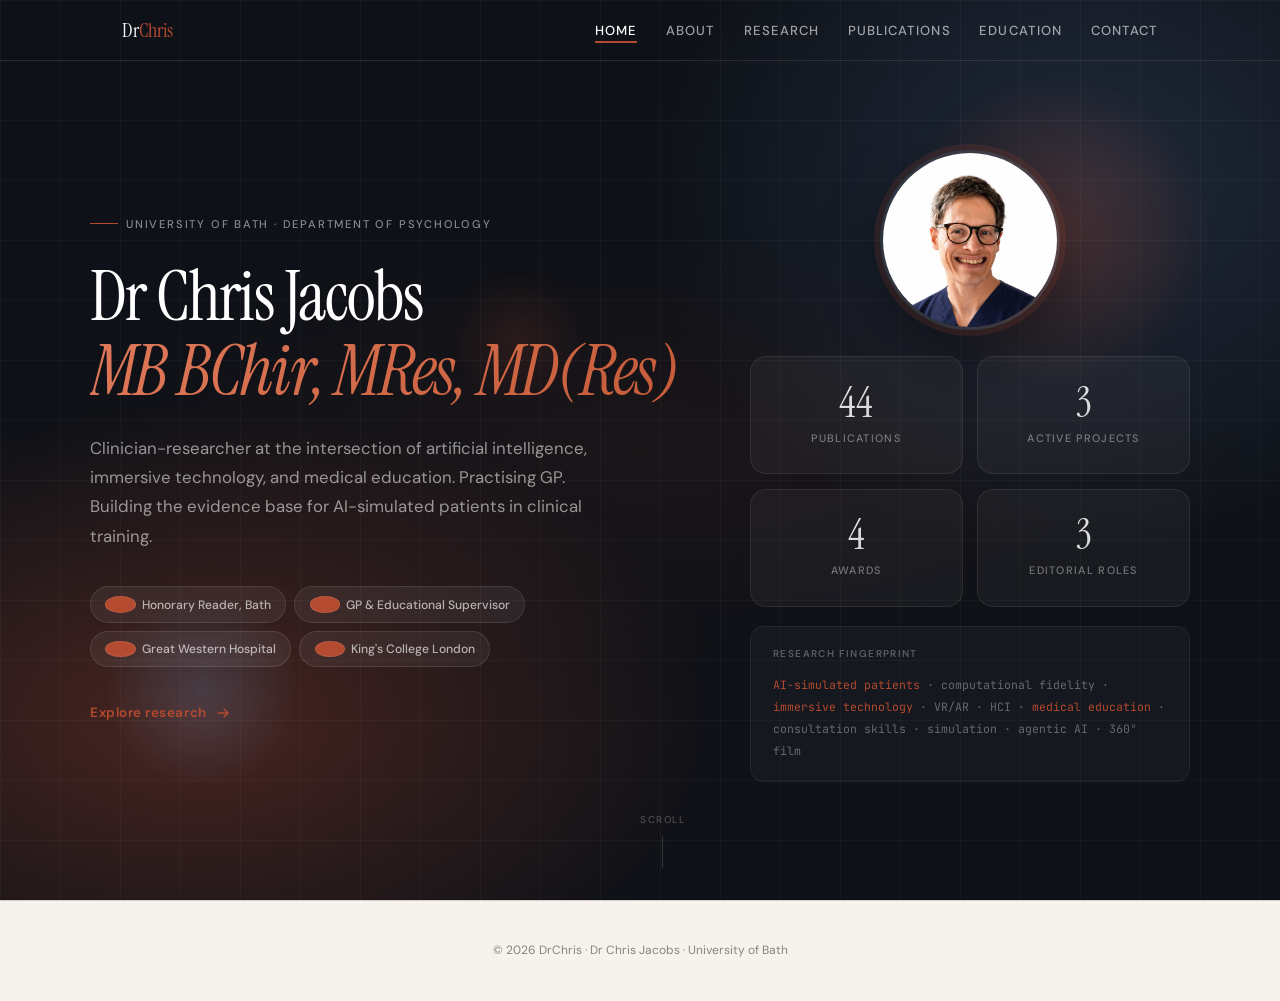
==== index.html @ 88f247f2 "Add files via upload" ====
<!DOCTYPE html>
<html lang="en">
<head>
<meta charset="UTF-8">
<meta name="viewport" content="width=device-width, initial-scale=1.0">
<title>DrChris — Dr Chris Jacobs</title>
<link rel="stylesheet" href="styles.css">
</head>
<body>

<nav id="navbar" class="nav-dark">
  <div class="nav-inner">
    <a href="index.html" class="nav-name">Dr<span>Chris</span></a>
    <ul class="nav-links">
      <li><a href="index.html" class="active">Home</a></li>
      <li><a href="about.html">About</a></li>
      <li><a href="research.html">Research</a></li>
      <li><a href="publications.html">Publications</a></li>
      <li><a href="education.html">Education</a></li>
      <li><a href="contact.html">Contact</a></li>
    </ul>
  </div>
</nav>

<header class="hero">
  <div class="hero-orb hero-orb-1"></div>
  <div class="hero-orb hero-orb-2"></div>
  <div class="hero-orb hero-orb-3"></div>

  <div class="hero-content">
    <div class="hero-text">
      <div class="hero-label">University of Bath · Department of Psychology</div>
      <h1>Dr Chris Jacobs<br><em>MB&nbsp;BChir, MRes, MD(Res)</em></h1>
      <p class="hero-bio">Clinician-researcher at the intersection of artificial intelligence, immersive technology, and medical education. Practising GP. Building the evidence base for AI-simulated patients in clinical training.</p>
      <div class="hero-tags">
        <span><span class="tag-dot"></span> Honorary Reader, Bath</span>
        <span><span class="tag-dot"></span> GP &amp; Educational Supervisor</span>
        <span><span class="tag-dot"></span> Great Western Hospital</span>
        <span><span class="tag-dot"></span> King's College London</span>
      </div>
      <a href="research.html" class="hero-cta">Explore research <svg width="16" height="16" viewBox="0 0 16 16" fill="none"><path d="M3 8h10M9 4l4 4-4 4" stroke="currentColor" stroke-width="1.5" stroke-linecap="round" stroke-linejoin="round"/></svg></a>
    </div>
    <div class="hero-right">
      <div class="hero-portrait">
        <img src="[data-uri]" alt="Dr Chris Jacobs">
      </div>
      <div class="hero-stats">
        <div class="hero-stat"><div class="num">44</div><div class="lbl">Publications</div></div>
        <div class="hero-stat"><div class="num">3</div><div class="lbl">Active Projects</div></div>
        <div class="hero-stat"><div class="num">4</div><div class="lbl">Awards</div></div>
        <div class="hero-stat"><div class="num">3</div><div class="lbl">Editorial Roles</div></div>
      </div>
      <div class="hero-keywords">
        <h4>Research Fingerprint</h4>
        <p><span>AI-simulated patients</span> · computational fidelity · <span>immersive technology</span> · VR/AR · HCI · <span>medical education</span> · consultation skills · simulation · agentic AI · 360° film</p>
      </div>
    </div>
  </div>

  <div class="scroll-hint">
    <span>Scroll</span>
    <div class="scroll-line"></div>
  </div>
</header>

<footer>
  <p>&copy; 2026 DrChris · Dr Chris Jacobs · University of Bath</p>
</footer>

<script>
const nav = document.getElementById('navbar');
window.addEventListener('scroll', () => {
  nav.classList.toggle('scrolled', window.scrollY > 40);
});
</script>
</body>
</html>
---- styles.css ----
@import url('https://fonts.googleapis.com/css2?family=Instrument+Serif:ital@0;1&family=DM+Sans:ital,wght@0,300;0,400;0,500;0,600;1,400&family=JetBrains+Mono:wght@400&display=swap');

:root {
  --ink: #1a1a1a;
  --paper: #f6f3ee;
  --accent: #b44a2f;
  --accent-light: #e8d5cd;
  --muted: #8a8278;
  --rule: #d4cec4;
  --card-bg: #fffdf9;
  --section-alt: #efeae2;
}

*, *::before, *::after { margin: 0; padding: 0; box-sizing: border-box; }
html { scroll-behavior: smooth; }

body {
  font-family: 'DM Sans', sans-serif;
  background: var(--paper);
  color: var(--ink);
  line-height: 1.65;
  font-weight: 400;
  -webkit-font-smoothing: antialiased;
}

::selection { background: var(--accent); color: #fff; }

/* ===== NAV ===== */
nav {
  position: fixed; top: 0; left: 0; right: 0; z-index: 100;
  transition: background 0.4s, box-shadow 0.3s, border-color 0.4s;
}

nav.nav-dark {
  background: transparent;
  border-bottom: 1px solid rgba(255,255,255,0.08);
}
nav.nav-dark.scrolled {
  background: rgba(246, 243, 238, 0.92);
  backdrop-filter: blur(16px); -webkit-backdrop-filter: blur(16px);
  box-shadow: 0 2px 24px rgba(0,0,0,0.06);
  border-color: var(--rule);
}
nav.nav-dark .nav-name { color: rgba(255,255,255,0.95); }
nav.nav-dark .nav-links a { color: rgba(255,255,255,0.6); }
nav.nav-dark .nav-links a:hover { color: #fff; }
nav.nav-dark .nav-links a.active { color: #fff; border-bottom-color: var(--accent); }
nav.nav-dark.scrolled .nav-name,
nav.nav-dark.scrolled .nav-links a { color: var(--ink); }
nav.nav-dark.scrolled .nav-links a:hover,
nav.nav-dark.scrolled .nav-links a.active { color: var(--accent); }

nav.nav-light {
  background: rgba(246, 243, 238, 0.92);
  backdrop-filter: blur(16px); -webkit-backdrop-filter: blur(16px);
  box-shadow: 0 2px 24px rgba(0,0,0,0.06);
  border-bottom: 1px solid var(--rule);
}
nav.nav-light .nav-name { color: var(--ink); }
nav.nav-light .nav-links a { color: var(--muted); }
nav.nav-light .nav-links a:hover,
nav.nav-light .nav-links a.active { color: var(--accent); }

nav .nav-inner {
  max-width: 1100px; margin: 0 auto; padding: 0.85rem 2rem;
  display: flex; align-items: center; justify-content: space-between;
}

nav .nav-name {
  font-family: 'Instrument Serif', serif; font-size: 1.25rem;
  text-decoration: none; transition: color 0.4s;
  letter-spacing: -0.01em;
}
nav .nav-name span {
  color: var(--accent);
}

nav .nav-links { display: flex; gap: 1.8rem; list-style: none; }
nav .nav-links a {
  text-decoration: none; font-size: 0.82rem;
  font-weight: 500; text-transform: uppercase; letter-spacing: 0.08em;
  transition: color 0.3s;
  padding-bottom: 2px;
  border-bottom: 2px solid transparent;
}

/* Mobile hamburger */
.nav-toggle { display: none; background: none; border: none; cursor: pointer; padding: 0.5rem; }
.nav-toggle span {
  display: block; width: 22px; height: 2px; margin: 5px 0;
  background: var(--ink); transition: all 0.3s;
}

/* ===== PAGE HEADER (for inner pages) ===== */
.page-header {
  padding: 8rem 2rem 3rem;
  text-align: center;
  border-bottom: 1px solid var(--rule);
}
.page-header .section-number {
  font-family: 'JetBrains Mono', monospace; font-size: 0.7rem;
  color: var(--accent); opacity: 0.7; display: block; margin-bottom: 0.5rem;
}
.page-header h1 {
  font-family: 'Instrument Serif', serif;
  font-size: clamp(2rem, 4vw, 3rem);
  font-weight: 400; letter-spacing: -0.02em;
}
.page-header p {
  margin-top: 0.8rem; color: var(--muted); font-size: 0.95rem; max-width: 500px; margin-inline: auto;
}

/* ===== SECTIONS ===== */
section { padding: 4rem 2rem; }
section.alt { background: var(--section-alt); }
.section-inner { max-width: 1100px; margin: 0 auto; }

.section-header {
  display: flex; align-items: baseline; gap: 1rem; margin-bottom: 3rem;
}
.section-number {
  font-family: 'JetBrains Mono', monospace; font-size: 0.7rem;
  color: var(--accent); opacity: 0.7;
}
h2 {
  font-family: 'Instrument Serif', serif; font-size: 2.2rem;
  font-weight: 400; letter-spacing: -0.015em;
}

/* ===== HERO ===== */
.hero {
  min-height: 100vh;
  display: flex; align-items: center; justify-content: center;
  padding: 6rem 2rem 4rem;
  position: relative; overflow: hidden;
  background: #0e1117;
  color: #fff;
}

.hero::before {
  content: '';
  position: absolute; inset: 0;
  background:
    radial-gradient(ellipse 60% 50% at 15% 80%, rgba(180, 74, 47, 0.35) 0%, transparent 70%),
    radial-gradient(ellipse 50% 60% at 85% 20%, rgba(100, 140, 200, 0.2) 0%, transparent 70%),
    radial-gradient(ellipse 80% 40% at 50% 50%, rgba(180, 74, 47, 0.08) 0%, transparent 60%);
  animation: meshDrift 12s ease-in-out infinite alternate;
}

@keyframes meshDrift {
  0% { transform: scale(1) translate(0, 0); }
  100% { transform: scale(1.08) translate(-20px, 10px); }
}

.hero::after {
  content: '';
  position: absolute; inset: 0;
  background-image:
    linear-gradient(rgba(255,255,255,0.03) 1px, transparent 1px),
    linear-gradient(90deg, rgba(255,255,255,0.03) 1px, transparent 1px);
  background-size: 60px 60px;
  pointer-events: none;
}

.hero-orb { position: absolute; border-radius: 50%; pointer-events: none; filter: blur(1px); }
.hero-orb-1 {
  width: 320px; height: 320px; top: 8%; right: 5%;
  background: radial-gradient(circle, rgba(180,74,47,0.3) 0%, transparent 70%);
  animation: orbFloat1 8s ease-in-out infinite;
}
.hero-orb-2 {
  width: 200px; height: 200px; bottom: 12%; left: 8%;
  background: radial-gradient(circle, rgba(100,160,220,0.2) 0%, transparent 70%);
  animation: orbFloat2 10s ease-in-out infinite;
}
.hero-orb-3 {
  width: 140px; height: 140px; top: 30%; left: 35%;
  background: radial-gradient(circle, rgba(180,74,47,0.15) 0%, transparent 70%);
  animation: orbFloat3 7s ease-in-out infinite;
}

@keyframes orbFloat1 { 0%, 100% { transform: translate(0,0) scale(1); } 50% { transform: translate(-30px,20px) scale(1.1); } }
@keyframes orbFloat2 { 0%, 100% { transform: translate(0,0); } 50% { transform: translate(20px,-25px); } }
@keyframes orbFloat3 { 0%, 100% { transform: translate(0,0) scale(1); } 50% { transform: translate(15px,15px) scale(0.9); } }

.hero-content {
  position: relative; z-index: 2;
  max-width: 1100px; margin: 0 auto; width: 100%;
  display: grid; grid-template-columns: 1.15fr 0.85fr; gap: 4rem; align-items: center;
}

.hero-text { animation: heroFadeUp 1s ease both; }
.hero-right { animation: heroFadeUp 1s 0.2s ease both; }

@keyframes heroFadeUp {
  from { opacity: 0; transform: translateY(40px); }
  to { opacity: 1; transform: translateY(0); }
}

.hero-label {
  display: inline-flex; align-items: center; gap: 0.5rem;
  font-size: 0.7rem; text-transform: uppercase; letter-spacing: 0.16em;
  color: rgba(255,255,255,0.5); font-weight: 500; margin-bottom: 1.6rem;
}
.hero-label::before {
  content: ''; display: inline-block; width: 28px; height: 1px; background: var(--accent);
}

.hero h1 {
  font-family: 'Instrument Serif', serif;
  font-size: clamp(2.8rem, 5.5vw, 4.4rem);
  line-height: 1.06; font-weight: 400; letter-spacing: -0.025em;
  margin-bottom: 1.6rem; color: #fff;
}
.hero h1 em {
  font-style: italic;
  background: linear-gradient(135deg, #e07a5a, #c45a38);
  -webkit-background-clip: text; -webkit-text-fill-color: transparent;
  background-clip: text;
}

.hero-bio {
  font-size: 1.05rem; color: rgba(255,255,255,0.55);
  max-width: 500px; margin-bottom: 2.2rem; line-height: 1.75;
}

.hero-tags { display: flex; flex-wrap: wrap; gap: 0.5rem; margin-bottom: 2rem; }
.hero-tags span {
  display: inline-flex; align-items: center; gap: 0.35rem;
  background: rgba(255,255,255,0.06); border: 1px solid rgba(255,255,255,0.1);
  padding: 0.45rem 0.9rem; border-radius: 100px;
  font-size: 0.76rem; color: rgba(255,255,255,0.65); font-weight: 500;
  backdrop-filter: blur(8px); transition: border-color 0.2s, color 0.2s;
}
.hero-tags span:hover { border-color: var(--accent); color: rgba(255,255,255,0.9); }
.hero-tags .tag-dot { width: 5px; height: 5px; border-radius: 50%; background: var(--accent); }

.hero-cta {
  display: inline-flex; align-items: center; gap: 0.5rem;
  color: var(--accent); font-size: 0.84rem; font-weight: 600;
  text-decoration: none; letter-spacing: 0.04em; transition: gap 0.2s;
}
.hero-cta:hover { gap: 0.8rem; }
.hero-cta svg { transition: transform 0.2s; }
.hero-cta:hover svg { transform: translateX(3px); }

.hero-portrait { display: flex; justify-content: center; margin-bottom: 1.6rem; }
.hero-portrait img {
  width: 180px; height: 180px; border-radius: 50%;
  object-fit: cover; object-position: center top;
  border: 3px solid rgba(255,255,255,0.1);
  box-shadow: 0 0 0 6px rgba(180,74,47,0.15), 0 20px 60px rgba(0,0,0,0.4);
  transition: transform 0.3s, box-shadow 0.3s;
}
.hero-portrait img:hover {
  transform: scale(1.04);
  box-shadow: 0 0 0 6px rgba(180,74,47,0.25), 0 24px 70px rgba(0,0,0,0.5);
}

.hero-stats { display: grid; grid-template-columns: 1fr 1fr; gap: 0.9rem; }
.hero-stat {
  background: rgba(255,255,255,0.04);
  border: 1px solid rgba(255,255,255,0.08);
  border-radius: 16px; padding: 1.6rem 1.2rem; text-align: center;
  backdrop-filter: blur(12px);
  transition: transform 0.25s, border-color 0.25s, background 0.25s;
}
.hero-stat:hover {
  transform: translateY(-4px);
  border-color: rgba(180,74,47,0.4); background: rgba(255,255,255,0.07);
}
.hero-stat .num {
  font-family: 'Instrument Serif', serif; font-size: 2.6rem; line-height: 1;
  background: linear-gradient(135deg, #fff, rgba(255,255,255,0.7));
  -webkit-background-clip: text; -webkit-text-fill-color: transparent;
  background-clip: text; margin-bottom: 0.35rem;
}
.hero-stat .lbl {
  font-size: 0.68rem; text-transform: uppercase; letter-spacing: 0.12em;
  color: rgba(255,255,255,0.4); font-weight: 500;
}

.hero-keywords {
  margin-top: 1.2rem; padding: 1.2rem 1.4rem;
  background: rgba(255,255,255,0.03);
  border: 1px solid rgba(255,255,255,0.06); border-radius: 14px;
}
.hero-keywords h4 {
  font-size: 0.62rem; text-transform: uppercase; letter-spacing: 0.14em;
  color: rgba(255,255,255,0.3); margin-bottom: 0.7rem; font-weight: 600;
}
.hero-keywords p {
  font-family: 'JetBrains Mono', monospace;
  font-size: 0.72rem; color: rgba(255,255,255,0.35); line-height: 1.9;
}
.hero-keywords p span { color: var(--accent); }

.scroll-hint {
  position: absolute; bottom: 2rem; left: 50%; transform: translateX(-50%);
  z-index: 2; display: flex; flex-direction: column; align-items: center; gap: 0.5rem;
  animation: heroFadeUp 1s 0.6s ease both;
}
.scroll-hint span {
  font-size: 0.62rem; text-transform: uppercase; letter-spacing: 0.16em;
  color: rgba(255,255,255,0.25); font-weight: 500;
}
.scroll-line {
  width: 1px; height: 32px; background: rgba(255,255,255,0.15);
  position: relative; overflow: hidden;
}
.scroll-line::after {
  content: ''; position: absolute; top: -100%; left: 0;
  width: 100%; height: 100%; background: var(--accent);
  animation: scrollPulse 2s ease-in-out infinite;
}
@keyframes scrollPulse { 0% { top: -100%; } 50% { top: 100%; } 100% { top: 100%; } }

/* ===== ABOUT ===== */
.about-grid { display: grid; grid-template-columns: 2fr 1fr; gap: 3rem; }
.about-text p { margin-bottom: 1rem; color: #444; font-size: 0.97rem; }

.role-card {
  background: var(--card-bg); border: 1px solid var(--rule);
  border-radius: 12px; padding: 1.4rem; margin-bottom: 1rem;
}
.role-card h4 {
  font-size: 0.72rem; text-transform: uppercase; letter-spacing: 0.1em;
  color: var(--accent); margin-bottom: 0.6rem; font-weight: 600;
}
.role-card p { font-size: 0.88rem; color: #555; line-height: 1.55; }

/* ===== RESEARCH ===== */
.research-areas {
  display: grid; grid-template-columns: repeat(3, 1fr); gap: 1.2rem; margin-bottom: 3rem;
}
.area-card {
  border: 1px solid var(--rule); border-radius: 12px;
  padding: 1.8rem 1.5rem; background: var(--card-bg);
  position: relative; overflow: hidden;
  transition: border-color 0.2s, transform 0.2s;
}
.area-card:hover { border-color: var(--accent); transform: translateY(-2px); }
.area-card::after {
  content: ''; position: absolute; top: 0; left: 0;
  width: 100%; height: 3px; background: var(--accent);
  transform: scaleX(0); transition: transform 0.3s; transform-origin: left;
}
.area-card:hover::after { transform: scaleX(1); }
.area-card h3 { font-family: 'Instrument Serif', serif; font-size: 1.2rem; margin-bottom: 0.7rem; font-weight: 400; }
.area-card p { font-size: 0.84rem; color: var(--muted); line-height: 1.6; }

.framework-row { display: grid; grid-template-columns: 1fr 1fr; gap: 1.5rem; }
.framework-card {
  background: var(--card-bg); border: 1px solid var(--rule);
  border-radius: 14px; padding: 2rem;
  transition: transform 0.2s, box-shadow 0.2s;
}
.framework-card:hover { transform: translateY(-3px); box-shadow: 0 12px 40px rgba(0,0,0,0.06); }
.framework-card h3 { font-family: 'Instrument Serif', serif; font-size: 1.4rem; margin-bottom: 0.4rem; }
.framework-card .abbr {
  font-family: 'JetBrains Mono', monospace; font-size: 0.7rem;
  color: var(--accent); margin-bottom: 0.8rem; display: block;
}
.framework-card p { font-size: 0.88rem; color: #555; line-height: 1.6; }

/* ===== PUBLICATIONS ===== */
.pub-list { list-style: none; }
.pub-item {
  border-bottom: 1px solid var(--rule); padding: 1.6rem 0;
  display: grid; grid-template-columns: 80px 1fr auto;
  gap: 1.2rem; align-items: start;
}
.pub-item:first-child { border-top: 1px solid var(--rule); }
.pub-year {
  font-family: 'JetBrains Mono', monospace; font-size: 0.78rem;
  color: var(--accent); padding-top: 0.2rem;
}
.pub-title {
  font-family: 'Instrument Serif', serif; font-size: 1.05rem;
  line-height: 1.45; margin-bottom: 0.35rem;
}
.pub-meta { font-size: 0.78rem; color: var(--muted); }
.pub-journal {
  display: inline-block; background: var(--accent-light); color: var(--accent);
  padding: 0.15rem 0.55rem; border-radius: 4px; font-size: 0.68rem;
  font-weight: 600; text-transform: uppercase; letter-spacing: 0.04em; white-space: nowrap;
}

/* ===== EDUCATION ===== */
.timeline { position: relative; padding-left: 2.4rem; }
.timeline::before {
  content: ''; position: absolute; left: 0.45rem; top: 0.4rem; bottom: 0.4rem;
  width: 1px; background: var(--rule);
}
.timeline-item { position: relative; margin-bottom: 2rem; }
.timeline-item::before {
  content: ''; position: absolute; left: -2.05rem; top: 0.4rem;
  width: 9px; height: 9px; border-radius: 50%;
  background: var(--paper); border: 2px solid var(--accent);
}
.timeline-item h3 { font-family: 'Instrument Serif', serif; font-size: 1.15rem; font-weight: 400; margin-bottom: 0.2rem; }
.timeline-item .institution { font-size: 0.88rem; color: var(--accent); margin-bottom: 0.15rem; }
.timeline-item .year { font-family: 'JetBrains Mono', monospace; font-size: 0.72rem; color: var(--muted); }

.awards-grid { display: grid; grid-template-columns: repeat(2, 1fr); gap: 1rem; }
.award-card {
  display: flex; align-items: flex-start; gap: 1rem;
  background: var(--card-bg); border: 1px solid var(--rule);
  border-radius: 12px; padding: 1.4rem;
}
.award-icon {
  width: 36px; height: 36px; border-radius: 50%;
  background: var(--accent-light); display: flex;
  align-items: center; justify-content: center; flex-shrink: 0;
  color: var(--accent); font-size: 0.9rem;
}
.award-card h4 { font-size: 0.92rem; font-weight: 500; margin-bottom: 0.2rem; }
.award-card p { font-size: 0.78rem; color: var(--muted); }

/* ===== CONTACT ===== */
.contact-inner { text-align: center; max-width: 560px; margin: 0 auto; }
.contact-inner p { font-size: 1rem; color: #555; margin-bottom: 2rem; }
.contact-links { display: flex; justify-content: center; gap: 1rem; flex-wrap: wrap; }
.contact-links a {
  display: inline-flex; align-items: center; gap: 0.4rem;
  padding: 0.7rem 1.4rem; border: 1px solid var(--rule);
  border-radius: 100px; text-decoration: none; color: var(--ink);
  font-size: 0.84rem; font-weight: 500; transition: all 0.2s; background: var(--card-bg);
}
.contact-links a:hover {
  border-color: var(--accent); color: var(--accent);
  transform: translateY(-2px); box-shadow: 0 4px 16px rgba(0,0,0,0.06);
}

/* ===== FOOTER ===== */
footer {
  text-align: center; padding: 2.5rem 2rem;
  font-size: 0.75rem; color: var(--muted); border-top: 1px solid var(--rule);
}

/* ===== ANIMATION ===== */
.fade-in {
  opacity: 0; transform: translateY(24px);
  transition: opacity 0.6s ease, transform 0.6s ease;
}
.fade-in.visible { opacity: 1; transform: translateY(0); }

/* ===== RESPONSIVE ===== */
@media (max-width: 900px) {
  .hero-content { grid-template-columns: 1fr; gap: 2.5rem; }
  .hero { min-height: auto; padding: 8rem 1.5rem 4rem; }
  .hero-stats { grid-template-columns: 1fr 1fr; }
  .hero h1 { font-size: 2.6rem; }
  .hero-portrait img { width: 140px; height: 140px; }
}
@media (max-width: 768px) {
  .about-grid { grid-template-columns: 1fr; }
  .research-areas { grid-template-columns: 1fr; }
  .pub-item { grid-template-columns: 60px 1fr; }
  .pub-journal { display: none; }
  .framework-row { grid-template-columns: 1fr; }
  .awards-grid { grid-template-columns: 1fr; }
  section { padding: 3.5rem 1.2rem; }
  nav .nav-links { gap: 1rem; }
  nav .nav-links a { font-size: 0.72rem; }
  .nav-toggle { display: block; }
  .nav-links-wrap {
    display: none; position: absolute; top: 100%; left: 0; right: 0;
    background: var(--paper); border-bottom: 1px solid var(--rule);
    padding: 1rem 2rem; flex-direction: column; gap: 0.8rem;
  }
  .nav-links-wrap.open { display: flex; }
  nav .nav-links { flex-direction: column; gap: 0.8rem; }
}
@media (max-width: 480px) {
  .hero { padding: 7rem 1.2rem 3rem; }
  .scroll-hint { display: none; }
}
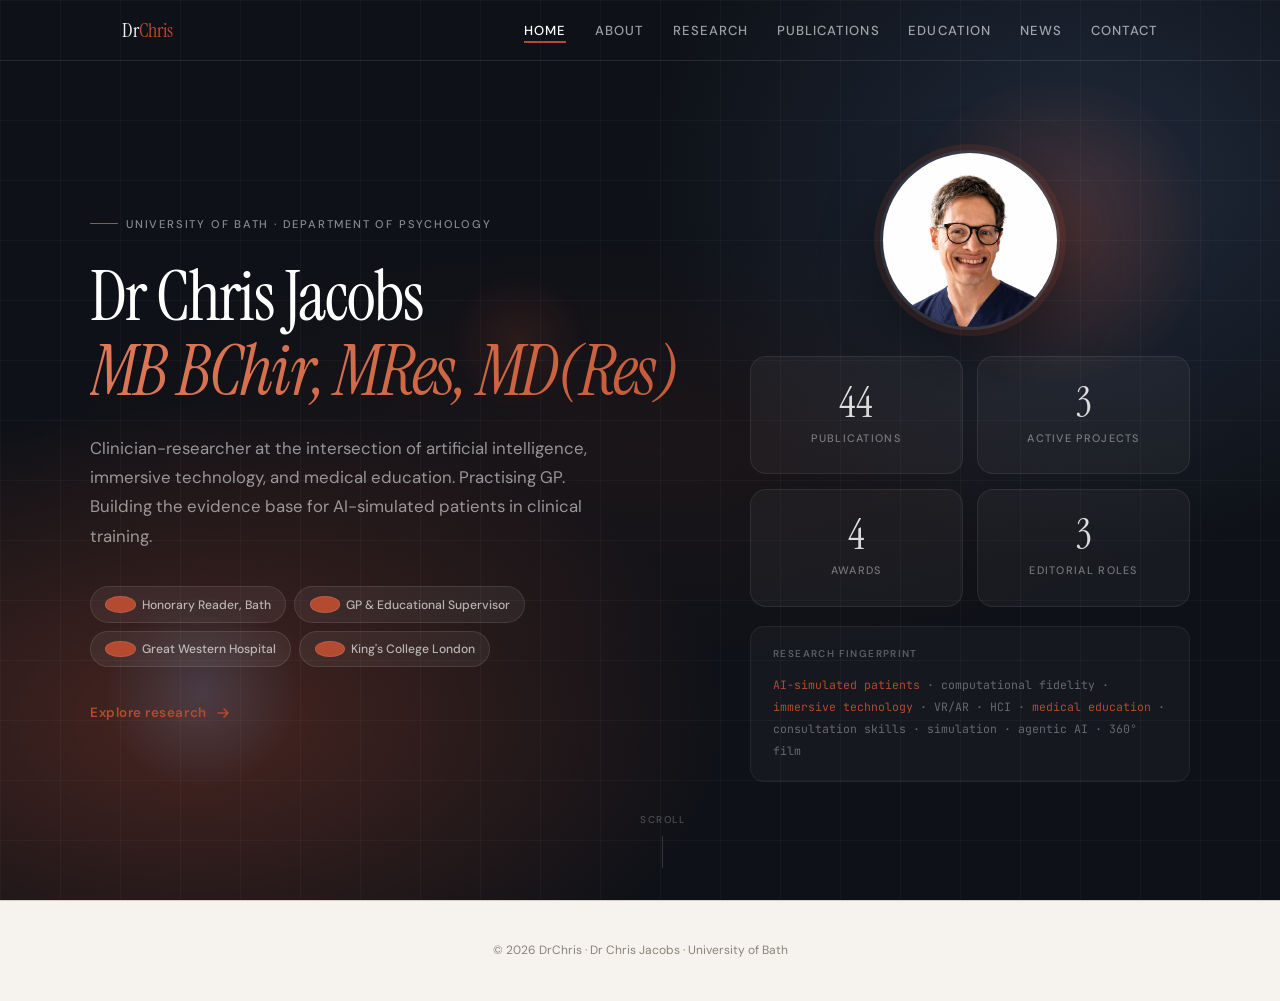
==== commit 2a72966c: "Add files via upload" ====
--- a/index.html
+++ b/index.html
@@ -17,6 +17,7 @@
       <li><a href="research.html">Research</a></li>
       <li><a href="publications.html">Publications</a></li>
       <li><a href="education.html">Education</a></li>
+      <li><a href="news.html">News</a></li>
       <li><a href="contact.html">Contact</a></li>
     </ul>
   </div>
--- a/styles.css
+++ b/styles.css
@@ -93,7 +93,7 @@
 
 /* ===== PAGE HEADER (for inner pages) ===== */
 .page-header {
-  padding: 8rem 2rem 3rem;
+  padding: 3rem 2rem 3rem;
   text-align: center;
   border-bottom: 1px solid var(--rule);
 }
